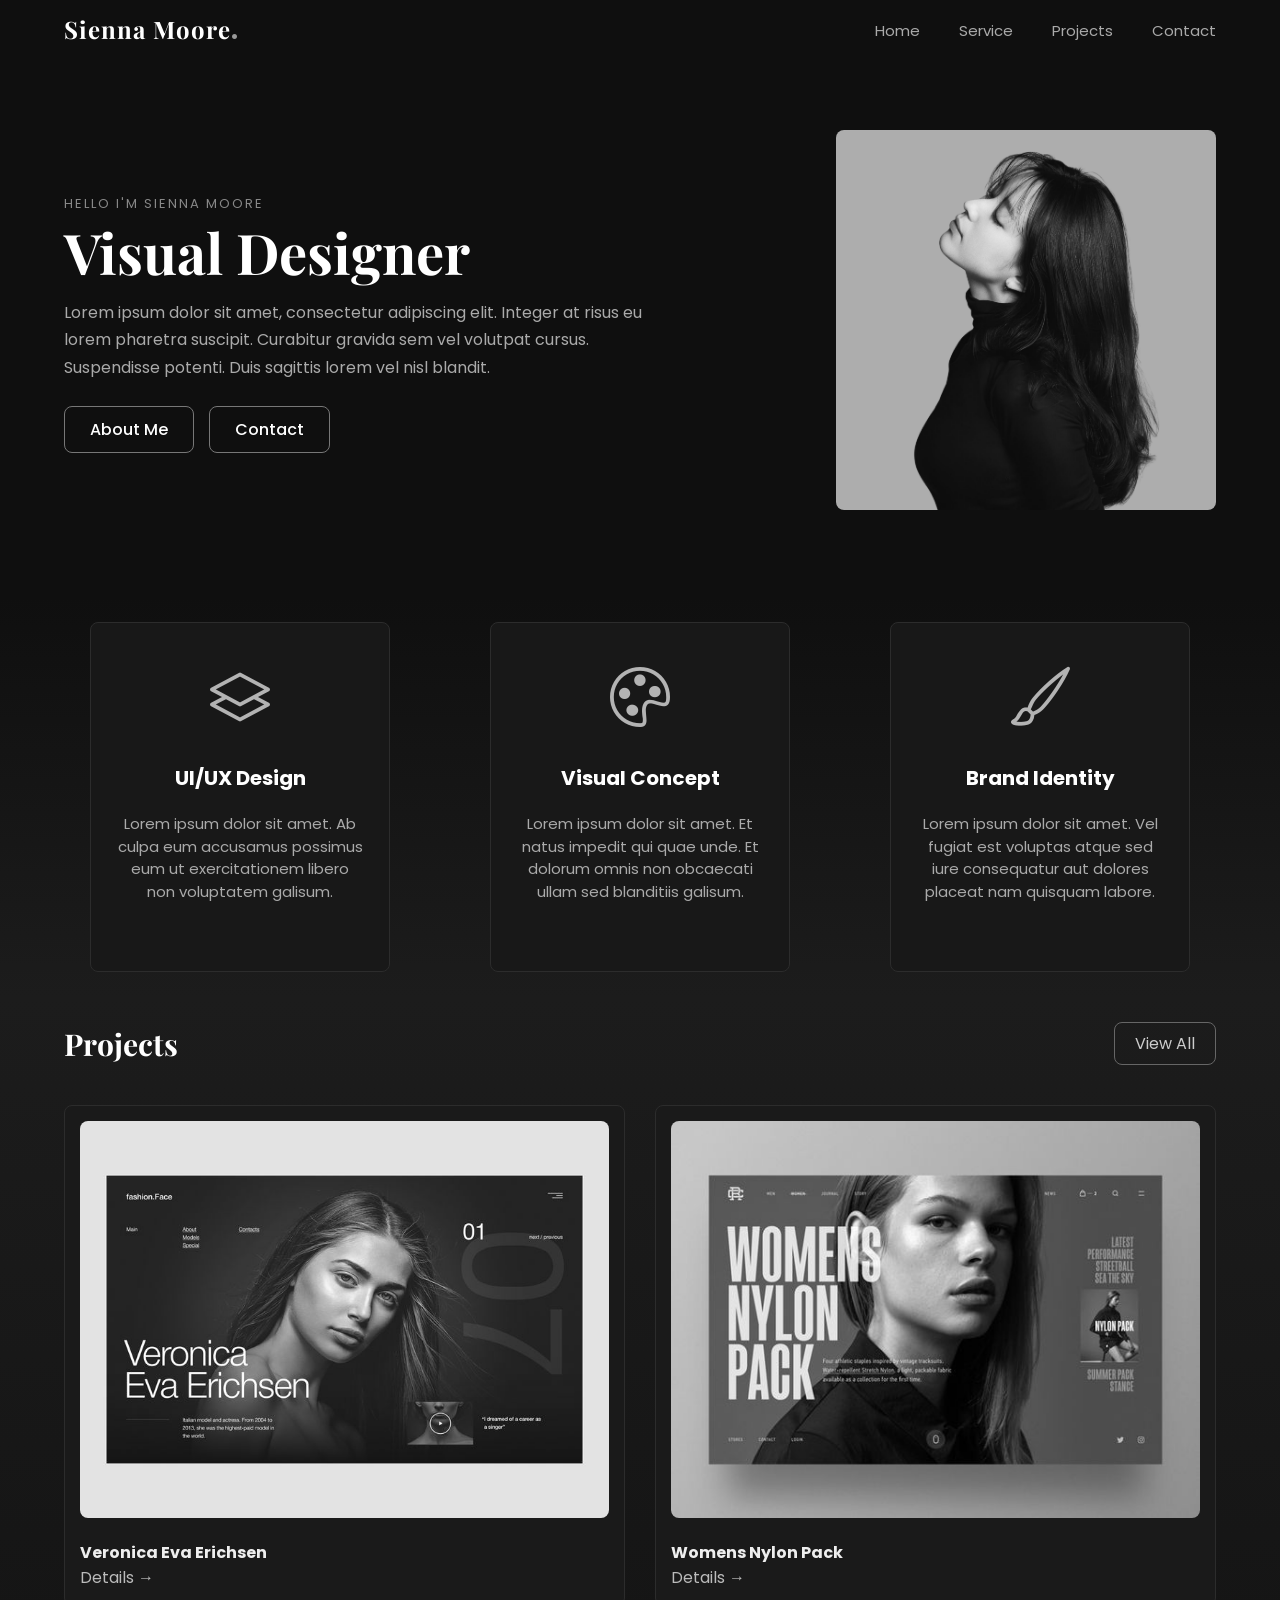
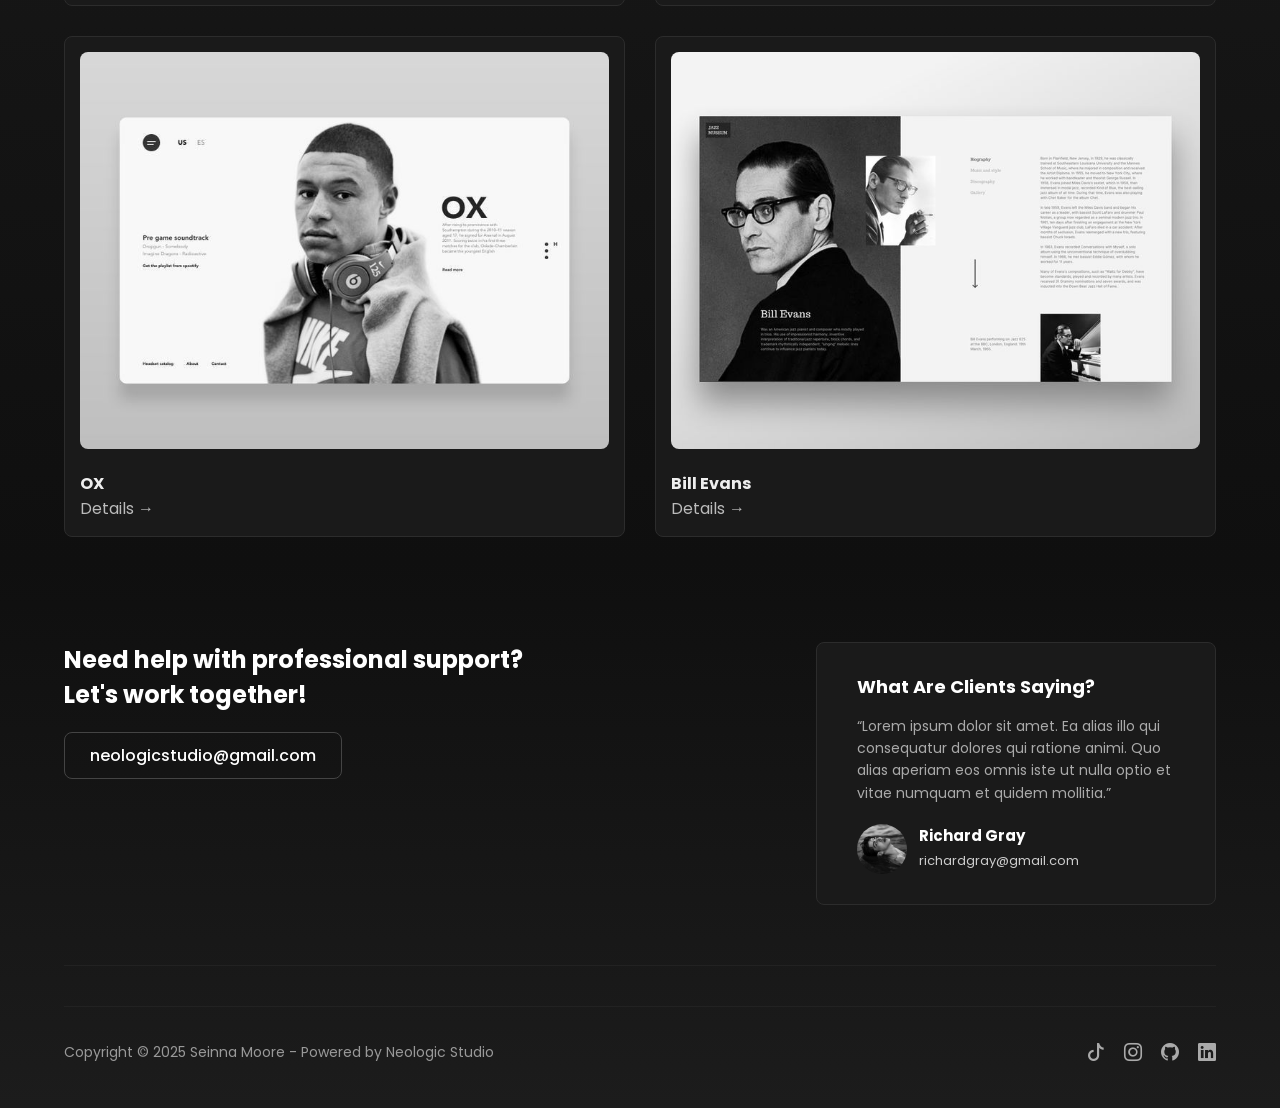
==== index.html @ 9100802f "first commit" ====
<!DOCTYPE html>
<html lang="id">
<head>
  <meta charset="UTF-8">
  <meta name="viewport" content="width=device-width, initial-scale=1.0">
  <title>Portofolio Sienna</title>
  <link rel="stylesheet" href="style.css">
  <link href="https://fonts.googleapis.com/css2?family=Inter:wght@400;500;600&family=Playfair+Display:wght@600;700&family=Poppins:wght@400;600&display=swap" rel="stylesheet">
  <link rel="stylesheet" href="https://cdn.jsdelivr.net/npm/bootstrap-icons@1.11.3/font/bootstrap-icons.min.css">
</head>
<body>

  <header class="header">
    <div class="logo">Sienna Moore<span>.</span></div>
    <nav class="navbar">
      <a href="#home">Home</a>
      <a href="#service">Service</a>
      <a href="#projects">Projects</a>
      <a href="#contact">Contact</a>
    </nav>
  </header>

  <section class="hero" id="home">
    <div class="text">
      <p class="small">HELLO I'M SIENNA MOORE</p>
      <h1>Visual Designer</h1>
      <p class="desc">
        Lorem ipsum dolor sit amet, consectetur adipiscing elit. Integer at risus eu lorem pharetra suscipit.
        Curabitur gravida sem vel volutpat cursus. Suspendisse potenti. Duis sagittis lorem vel nisl blandit.
      </p>
      <div class="hero-buttons">
        <a href="#about" class="btn">About Me</a>
        <a href="#contact" class="btn">Contact</a>
      </div>
    </div>
    <div class="image">
      <img src="assets/profile.png" alt="Profile">
    </div>
  </section>

  <section class="services" id="service">
    <div class="card">
      <i class="bi bi-layers"></i>
      <h3>UI/UX Design</h3>
      <p>Lorem ipsum dolor sit amet. Ab culpa eum accusamus possimus eum ut exercitationem libero non voluptatem galisum.</p>
    </div>
    <div class="card">
      <i class="bi bi-palette"></i>
      <h3>Visual Concept</h3>
      <p>Lorem ipsum dolor sit amet. Et natus impedit qui quae unde. Et dolorum omnis non obcaecati ullam sed blanditiis galisum.</p>
    </div>
    <div class="card">
      <i class="bi bi-brush"></i>
      <h3>Brand Identity</h3>
      <p>Lorem ipsum dolor sit amet. Vel fugiat est voluptas atque sed iure consequatur aut dolores placeat nam quisquam labore.</p>
    </div>
  </section>

  <section class="projects" id="projects">
    <div class="title">
      <h2>Projects</h2>
      <a href="#" class="btn">View All</a>
    </div>
    <div class="grid">
      <div class="project">
        <img src="assets/emxp1.jpg" alt="">
        <h4>Veronica Eva Erichsen</h4>
        <a href="#">Details →</a>
      </div>
      <div class="project">
        <img src="assets/exmp2.jpg" alt="">
        <h4>Womens Nylon Pack</h4>
        <a href="#">Details →</a>
      </div>
      <div class="project">
        <img src="assets/exmp3.jpg" alt="">
        <h4>OX</h4>
        <a href="#">Details →</a>
      </div>
      <div class="project">
        <img src="assets/exmp4.jpg" alt="">
        <h4>Bill Evans</h4>
        <a href="#">Details →</a>
      </div>
    </div>
  </section>

  <footer class="footer" id="contact">
    <div class="footer-top">
      <div class="footer-contact">
        <h3>Need help with professional support?<br>Let's work together!</h3>
        <a href="mailto:neologicstudio@gmail.com" class="footer-mail">neologicstudio@gmail.com</a>
      </div>
      <div class="footer-testimonial">
        <h4>What Are Clients Saying?</h4>
        <p>“Lorem ipsum dolor sit amet. Ea alias illo qui consequatur dolores qui ratione animi. Quo alias aperiam eos omnis iste ut nulla optio et vitae numquam et quidem mollitia.”</p>
        <div class="client">
          <img src="assets/cs.jpg" alt="client">
          <div class="customer">
            <h5>Richard Gray</h5>
            <p><a href="mailto:richardgray@gmail.com">richardgray@gmail.com</a></p>
          </div>
        </div>
      </div>
    </div>
    <div class="footer-bottom">
      <div class="footer-info">
        <p>Copyright © 2025 Seinna Moore - Powered by Neologic Studio</p>
      </div>
      <div class="footer-social">
        <a href="#"><i class="bi bi-tiktok"></i></a>
        <a href="#"><i class="bi bi-instagram"></i></a>
        <a href="#"><i class="bi bi-github"></i></a>
        <a href="#"><i class="bi bi-linkedin"></i></a>
      </div>
    </div>
  </footer>

  <script>
    // header scroll
    const header = document.querySelector('.header');
    window.addEventListener('scroll', () => {
      header.classList.toggle('scrolled', window.scrollY > 50);
    });

    // smooth scroll
    document.querySelectorAll('.navbar a').forEach(link => {
      link.addEventListener('click', e => {
        e.preventDefault();
        const target = document.querySelector(link.getAttribute('href'));
        target.scrollIntoView({ behavior: 'smooth', block: 'start' });
      });
    });

    // fade-in animation
    const observer = new IntersectionObserver(entries => {
      entries.forEach(entry => {
        if (entry.isIntersecting) entry.target.classList.add('visible');
      });
    }, { threshold: 0.2 });

    document.querySelectorAll('section, .footer-top').forEach(el => observer.observe(el));
  </script>

</body>
  <script>
    window.addEventListener("scroll", () => {
      document.querySelector(".header").classList.toggle("scrolled", window.scrollY > 50);
    });

    const sections = document.querySelectorAll("section");
    const reveal = () => {
      sections.forEach(sec => {
        const top = sec.getBoundingClientRect().top;
        if (top < window.innerHeight - 120) sec.classList.add("visible");
      });
    };
    window.addEventListener("scroll", reveal);
    reveal();

    document.querySelectorAll('.navbar a').forEach(link => {
      link.addEventListener('click', e => {
        if (link.hash) {
          e.preventDefault();
          const target = document.querySelector(link.hash);
          target.scrollIntoView({ behavior: 'smooth' });
        }
      });
    });
  </script>
</html>
---- style.css ----
/* RESET & BASE STYLE */
* {
  margin: 0;
  padding: 0;
  box-sizing: border-box;
  font-family: 'Poppins', sans-serif;
}

body {
  background: #0f0f0f;
  color: #fff;
}

/* HEADER & NAVBAR */
.header {
  position: fixed;
  top: 0;
  left: 0;
  width: 100%;
  background: #0f0f0f;
  display: flex;
  justify-content: space-between;
  align-items: center;
  padding: 13px 5%;        
  transition: all 0.3s ease;
  z-index: 1000;
}

.header.scrolled {
  padding: 13px 5%;        
  background: #0f0f0f;        
  box-shadow: 0 2px 10px rgba(0,0,0,0.3); 
}

.logo {
  font-size: 24px;
  font-weight: 700;
  letter-spacing: 1px;
  font-family: 'Playfair Display', serif;
}

.logo span {
  color: #999;
}

.navbar a {
  margin-left: 35px;
  color: #aaa;
  text-decoration: none;
  font-size: 15px;
  transition: 0.3s;
}

.navbar a:hover {
  color: #fff;
}

/* HERO SECTION */
.hero {
  display: flex;
  align-items: center;
  justify-content: space-between;
  padding: 130px 5% 80px;
  gap: 60px;
}

.hero .text {
  max-width: 600px;
}

.hero .small {
  color: #888;
  letter-spacing: 2px;
  font-size: 13px;
}

.hero h1 {
  font-size: 56px;
  font-weight: 700;
  margin-bottom: 10px;
  font-family: 'Playfair Display', serif;
}

.hero .desc {
  color: #aaa;
  line-height: 1.7;
  margin-bottom: 25px;
}

.hero-buttons {
  display: flex;
  gap: 15px;
  margin-top: 20px;
}

.hero-buttons .btn {
  color: #fff;
  border: 1px solid #777;
  padding: 10px 25px;
  border-radius: 8px;
  text-decoration: none;
  font-weight: 500;
  transition: 0.3s;
}

.hero-buttons .btn:hover {
  background: #fff;
  color: #000;
}

.hero .image img {
  width: 380px;
  aspect-ratio: 1 / 1;
  border-radius: 8px;
  object-fit: cover;
  filter: grayscale(100%);
}

/* SERVICES */
.services {
  display: flex;
  justify-content: center;
  flex-wrap: wrap;
  gap: 100px;
  padding: 25px 5%;
  background: linear-gradient(180deg, #0f0f0f, #1c1c1c);
}

.services .card {
  background: #181818;
  width: 300px;
  height: 350px;
  padding: 30px 10px;
  border-radius: 8px;
  text-align: center;
  border: 1px solid #2c2c2c;
  transition: all 0.35s ease;
}

.services .card:hover {
  transform: translateY(-8px);
  box-shadow: 0 10px 20px rgba(255,255,255,0.05);
  border-color: #8c8c8c;
}

.services .card i {
  font-size: 60px;
  color: #b3b3b3;
}

.services .card h3 {
  color: #fff;
  font-size: 20px;
  margin-top: 20px;
  margin-bottom: 5px;
}

.services .card p {
  color: #aaa;
  font-size: 15px;
  line-height: 1.5;
  margin: 20px 0 0px;
  padding: 0 15px;
}

/* STATS */
.stats {
  display: grid;
  grid-template-columns: 1fr 2fr;
  align-items: center;
  gap: 40px;
  padding: 100px 5%;
  background: #1c1c1c;
}

.stats .years {
  text-align: center;
  background: #181818;
  border-radius: 8px;
  padding: 90px 20px;
  color: #fff;
  border: 1px solid #2c2c2c;
  transition: all 0.35s ease;
}

.stats .years:hover {
  transform: translateY(-8px);
  box-shadow: 0 10px 20px rgba(255,255,255,0.05);
  border-color: #8c8c8c;
}

.stats .years h2 {
  font-size: 100px;
  margin-top: -30px;
  margin-bottom: 10px;
  line-height: 1;
  font-family: 'Playfair Display', serif;
}

.stats .years p {
  font-size: 16px;
  color: #ccc;
}

.stats .details {
  display: grid;
  grid-template-columns: repeat(2, 1fr);
  gap: 20px;
}

.stats .details div {
  background: #181818;
  border-radius: 8px;
  padding: 30px;
  text-align: center;
  border: 1px solid #2c2c2c;
  transition: all 0.35s ease;
}

.stats .details div:hover {
  transform: translateY(-8px);
  box-shadow: 0 10px 20px rgba(255,255,255,0.05);
  border-color: #8c8c8c;
}

.stats .details h3 {
  font-size: 32px;
  color: #ccc;
}

.stats .details p {
  color: #ccc;
  font-size: 14px;
  margin-top: 5px;
}

/* PROJECTS */
.projects {
  padding: 25px 5%;
  background: linear-gradient(180deg, #1c1c1c, #0f0f0f);
}

.projects .title {
  display: flex;
  justify-content: space-between;
  align-items: center;
  margin-bottom: 40px;
}

.projects .title h2 {
  font-size: 30px;
  font-family: 'Playfair Display', serif;
  color: #fff;
}

.projects .btn {
  border: 1px solid #666;
  padding: 8px 20px;
  border-radius: 8px;
  color: #ccc;
  text-decoration: none;
  transition: 0.3s;
}

.projects .btn:hover {
  background: #fff;
  color: #000;
}

.projects .grid {
  display: grid;
  grid-template-columns: repeat(2, 1fr);
  gap: 30px;
}

.project {
  background: #1a1a1a;
  padding: 15px;
  border-radius: 8px;
  border: 1px solid #2c2c2c;
  transition: all 0.35s ease;
}

.project img {
  width: 100%;
  border-radius: 8px;
  filter: grayscale(100%);
}

.project:hover {
  transform: translateY(-8px);
  box-shadow: 0 10px 20px rgba(255,255,255,0.05);
  border-color: #8c8c8c;
}

.project h4 {
  margin-top: 15px;
  color: #eee;
}

.project a {
  color: #bbb;
  text-decoration: none;
}

.project a:hover {
  color: #fff;
}

/* CONTACT */
.contact {
  text-align: center;
  padding: 80px 8%;
  margin: 80px 8%;
  border-radius: 8px;
  border: 1px solid #222;
}

.contact h2 {
  color: #fff;
}

.contact p {
  color: #aaa;
  margin: 15px 0 25px;
}

.contact .btn {
  border: 1px solid #777;
  padding: 10px 25px;
  border-radius: 8px;
  color: #ccc;
  text-decoration: none;
  transition: 0.3s;
}

.contact .btn:hover {
  background: #fff;
  color: #000;
}

/* FOOTER */
.footer {
  background: linear-gradient(180deg, #0f0f0f, #1c1c1c);
  color: #ccc;
  padding: 80px 5% 40px;
}

.footer-top {
  display: flex;
  justify-content: space-between;
  align-items: start;
  flex-wrap: wrap;
  gap: 60px;
  padding-bottom: 60px;
  border-bottom: 1px solid #222;
}

.footer-contact h3 {
  font-size: 24px;
  color: #fff;
  margin-bottom: 20px;
}

.footer-mail {
  display: inline-block;
  color: #fff;
  font-weight: 500;
  text-decoration: none;
  border: 1px solid #444;
  padding: 10px 25px;
  border-radius: 8px;
  transition: 0.3s;
}

.footer-mail:hover {
  background: #fff;
  color: #000;
}

.footer-testimonial {
  background: #1a1a1a;
  border-radius: 8px;
  padding: 30px 40px;
  max-width: 400px;
  border: 1px solid #2c2c2c;
  transition: all 0.35s ease;
}

.footer-testimonial:hover {
  transform: translateY(-8px);
  box-shadow: 0 10px 20px rgba(255,255,255,0.05);
  border-color: #8c8c8c;
}

.footer-testimonial h4 {
  color: #fff;
  font-size: 18px;
  margin-bottom: 15px;
}

.footer-testimonial p {
  font-size: 14px;
  color: #aaa;
  line-height: 1.6;
}

.footer-testimonial .client {
  display: flex;
  align-items: center;
  gap: 12px;
  margin-top: 20px;
}

.footer-testimonial .client img {
  width: 50px;
  height: 50px;
  border-radius: 50%;
  object-fit: cover;
}

.footer-testimonial .client h5 {
  color: #fff;
  margin-bottom: 4px;
  font-size: 15px;
}

.customer p {
  color: #aaa;           
  font-size: 13px;
  margin: 2px 0;
}

.customer a {
  color: #ccc;
  text-decoration: none;
  transition: 0.3s;
}

.customer a:hover {
  color: #fff;
}

.footer-bottom {
  margin-top: 40px;
  display: flex;
  justify-content: space-between;
  align-items: center;
  flex-wrap: wrap;
  border-top: 1px solid #222;
  padding-top: 30px;
}

.footer-info p {
  font-size: 14px;
  color: #999;
  margin: 5px 0;
}

.footer-social a {
  color: #aaa;
  font-size: 18px;
  margin-left: 15px;
  transition: 0.3s;
}

.footer-social a:hover {
  color: #fff;
}

/* Tablet */
@media (max-width: 991px) {
  .hero {
    flex-direction: column;
    text-align: center;
    gap: 40px;
  }

  .hero .image img {
    width: 280px;
  }

  .navbar a {
    margin-left: 20px;
    font-size: 14px;
  }

  .stats {
    grid-template-columns: 1fr;
    gap: 30px;
  }

  .stats .details {
    grid-template-columns: repeat(2, 1fr);
  }

  .projects .grid {
    grid-template-columns: 1fr;
  }

  .footer-top {
    flex-direction: column;
    text-align: center;
  }

  .footer-testimonial {
    margin: 0 auto;
  }

  .footer-bottom {
    flex-direction: column;
    text-align: center;
    gap: 15px;
  }
}

/* Mobile */
@media (max-width: 600px) {
  .header {
    padding: 12px 4%;
  }

  .logo {
    font-size: 20px;
  }

  .navbar {
    display: none;
  }

  .hero {
    padding: 110px 6% 60px;
  }

  .hero h1 {
    font-size: 36px;
  }

  .hero .desc {
    font-size: 14px;
  }

  .hero-buttons {
    flex-direction: column;
    gap: 10px;
  }

  .services {
    gap: 40px;
    padding: 60px 5%;
  }

  .services .card {
    width: 100%;
    height: auto;
    padding: 25px 15px;
  }

  .stats {
    padding: 60px 6%;
  }

  .stats .years {
    padding: 60px 20px;
  }

  .stats .years h2 {
    font-size: 70px;
  }

  .stats .details {
    grid-template-columns: 1fr;
  }

  .projects {
    padding: 60px 6%;
  }

  .projects .title {
    flex-direction: column;
    align-items: flex-start;
    gap: 10px;
  }

  .footer {
    padding: 60px 6% 30px;
  }

  .footer-contact h3 {
    font-size: 18px;
  }

  .footer-mail {
    padding: 8px 18px;
    font-size: 14px;
  }

  .footer-testimonial {
    padding: 20px;
  }

  .footer-testimonial p {
    font-size: 13px;
  }

  .footer-info p {
    font-size: 12px;
  }

  .footer-social a {
    font-size: 16px;
    margin: 0 8px;
  }
}

html {
  scroll-behavior: smooth;
}

section {
  transition: opacity .8s ease, transform .8s ease;
  opacity: 0;
  transform: translateY(30px);
}

section.visible {
  opacity: 1;
  transform: translateY(0);
}

/* HERO RESPONSIVE */
@media (max-width: 991px) {
  .hero {
    flex-direction: column;
    text-align: center;
    padding: 120px 6% 60px;
    gap: 30px;
  }
  .hero .image img {
    width: 260px;
    margin-bottom: 10px;
  }
  .hero h1 {
    font-size: 38px;
  }
  .hero .desc {
    font-size: 15px;
  }
}

/* SERVICE RESPONSIVE */
@media (max-width: 991px) {
  .services {
    gap: 40px;
    padding: 60px 6%;
  }
  .services .card {
    width: 100%;
    height: auto;
    padding: 25px 15px;
  }
  .services .card i {
    font-size: 45px;
  }
  .services .card h3 {
    font-size: 18px;
  }
}

/* PROJECTS RESPONSIVE */
@media (max-width: 768px) {
  .projects .grid {
    grid-template-columns: 1fr;
  }
  .projects .title {
    flex-direction: column;
    align-items: flex-start;
    gap: 10px;
  }
}

/* FOOTER RESPONSIVE */
@media (max-width: 768px) {
  .footer-top {
    flex-direction: column;
    gap: 30px;
    text-align: center;
  }
  .footer-testimonial {
    margin: 0 auto;
  }
  .footer-bottom {
    flex-direction: column;
    text-align: center;
    gap: 15px;
  }
}
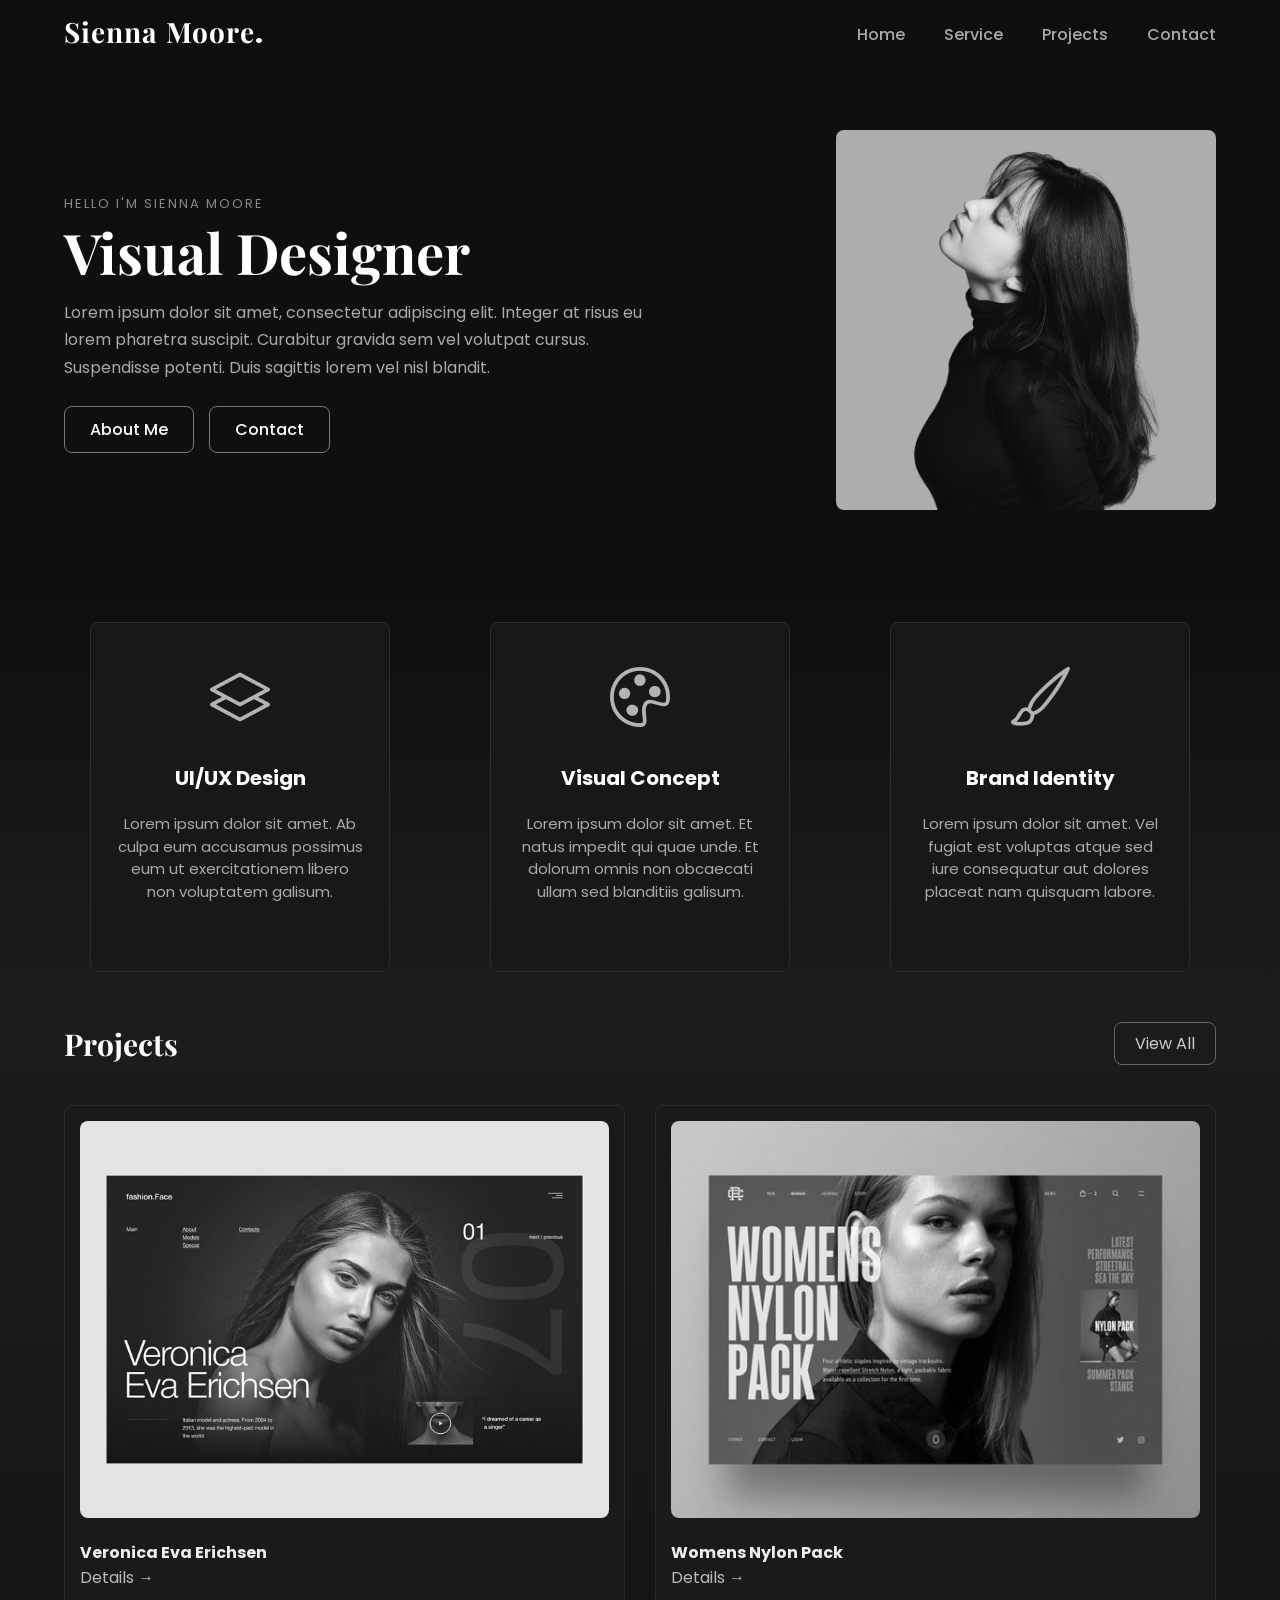
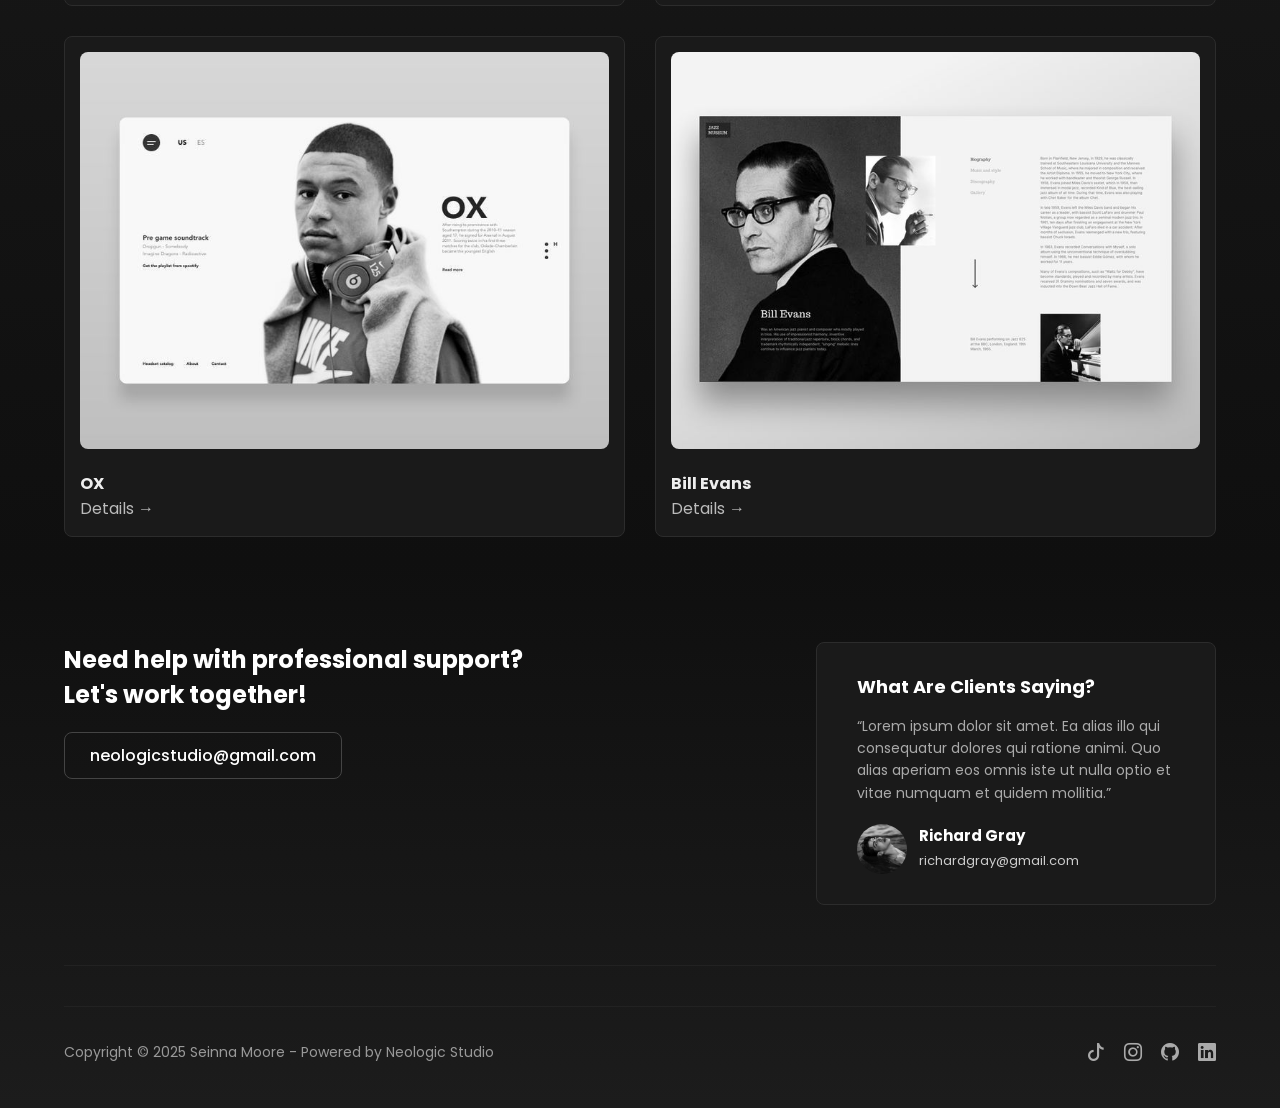
==== commit b5ee0f3c: "update detail" ====
--- a/index.html
+++ b/index.html
@@ -10,15 +10,21 @@
 </head>
 <body>
 
-  <header class="header">
+  <div class="splash-screen">
+    <div class="loading-text">Loading...</div>
+</div>
+
+<header class="header">
     <div class="logo">Sienna Moore<span>.</span></div>
-    <nav class="navbar">
-      <a href="#home">Home</a>
-      <a href="#service">Service</a>
-      <a href="#projects">Projects</a>
-      <a href="#contact">Contact</a>
+    <div id="menu-toggle" class="menu-icon">
+        &#9776; </div>
+    <nav class="navbar" id="navbar">
+        <div id="close-menu" class="close-icon">&times;</div> <a href="#home">Home</a>
+        <a href="#service">Service</a>
+        <a href="#projects">Projects</a>
+        <a href="#contact">Contact</a>
     </nav>
-  </header>
+</header>
 
   <section class="hero" id="home">
     <div class="text">
@@ -65,7 +71,7 @@
       <div class="project">
         <img src="assets/emxp1.jpg" alt="">
         <h4>Veronica Eva Erichsen</h4>
-        <a href="#">Details →</a>
+        <a href="detail1.html">Details →</a>
       </div>
       <div class="project">
         <img src="assets/exmp2.jpg" alt="">
@@ -117,55 +123,75 @@
   </footer>
 
   <script>
-    // header scroll
-    const header = document.querySelector('.header');
-    window.addEventListener('scroll', () => {
-      header.classList.toggle('scrolled', window.scrollY > 50);
+    document.addEventListener('DOMContentLoaded', function() {
+        // Ambil elemen-elemen DOM yang diperlukan
+        const splashScreen = document.querySelector('.splash-screen');
+        const menuToggle = document.getElementById('menu-toggle');
+        const closeMenu = document.getElementById('close-menu');
+        const navbar = document.getElementById('navbar');
+        const header = document.querySelector('.header');
+
+        // ====================================
+        // 1. Kontrol Splash Screen 🎬
+        // ====================================
+        setTimeout(() => {
+            splashScreen.classList.add('hidden');
+            setTimeout(() => {
+                splashScreen.style.display = 'none';
+            }, 800); 
+        }, 1500); 
+
+        // ====================================
+        // 2. Kontrol Header Scroll 🔽
+        // ====================================
+        window.addEventListener('scroll', () => {
+            header.classList.toggle('scrolled', window.scrollY > 50);
+        });
+
+        // ====================================
+        // 3. Kontrol Navbar Mobile (Toggle) 🍔
+        // ====================================
+        function toggleMenu() {
+            navbar.classList.toggle('active');
+            document.body.classList.toggle('menu-open', navbar.classList.contains('active'));
+        }
+
+        // Buka Menu
+        if (menuToggle) {
+            menuToggle.addEventListener('click', toggleMenu);
+        }
+
+        if (closeMenu) {
+            closeMenu.addEventListener('click', toggleMenu);
+        }
+
+        document.querySelectorAll('#navbar a').forEach(link => {
+            link.addEventListener('click', function(e) {
+                e.preventDefault(); 
+                
+                const target = document.querySelector(link.getAttribute('href'));
+                
+                if (target) {
+                    target.scrollIntoView({ behavior: 'smooth', block: 'start' });
+                }
+
+                if (window.innerWidth <= 768 && navbar.classList.contains('active')) {
+                    setTimeout(toggleMenu, 100); 
+                }
+            });
+        });
+
+        const observer = new IntersectionObserver(entries => {
+            entries.forEach(entry => {
+                if (entry.isIntersecting) {
+                    entry.target.classList.add('visible');
+                    observer.unobserve(entry.target); 
+                }
+            });
+        }, { threshold: 0.1 }); 
+
+        document.querySelectorAll('section, .footer-top').forEach(el => observer.observe(el));
     });
-
-    // smooth scroll
-    document.querySelectorAll('.navbar a').forEach(link => {
-      link.addEventListener('click', e => {
-        e.preventDefault();
-        const target = document.querySelector(link.getAttribute('href'));
-        target.scrollIntoView({ behavior: 'smooth', block: 'start' });
-      });
-    });
-
-    // fade-in animation
-    const observer = new IntersectionObserver(entries => {
-      entries.forEach(entry => {
-        if (entry.isIntersecting) entry.target.classList.add('visible');
-      });
-    }, { threshold: 0.2 });
-
-    document.querySelectorAll('section, .footer-top').forEach(el => observer.observe(el));
-  </script>
-
+</script>
 </body>
-  <script>
-    window.addEventListener("scroll", () => {
-      document.querySelector(".header").classList.toggle("scrolled", window.scrollY > 50);
-    });
-
-    const sections = document.querySelectorAll("section");
-    const reveal = () => {
-      sections.forEach(sec => {
-        const top = sec.getBoundingClientRect().top;
-        if (top < window.innerHeight - 120) sec.classList.add("visible");
-      });
-    };
-    window.addEventListener("scroll", reveal);
-    reveal();
-
-    document.querySelectorAll('.navbar a').forEach(link => {
-      link.addEventListener('click', e => {
-        if (link.hash) {
-          e.preventDefault();
-          const target = document.querySelector(link.hash);
-          target.scrollIntoView({ behavior: 'smooth' });
-        }
-      });
-    });
-  </script>
 </html>
--- a/style.css
+++ b/style.css
@@ -12,48 +12,148 @@
 }
 
 /* HEADER & NAVBAR */
-.header {
-  position: fixed;
-  top: 0;
-  left: 0;
-  width: 100%;
-  background: #0f0f0f;
-  display: flex;
-  justify-content: space-between;
-  align-items: center;
-  padding: 13px 5%;        
-  transition: all 0.3s ease;
-  z-index: 1000;
-}
-
 .header.scrolled {
   padding: 13px 5%;        
   background: #0f0f0f;        
   box-shadow: 0 2px 10px rgba(0,0,0,0.3); 
 }
 
+.splash-screen {
+    position: fixed;
+    top: 0;
+    left: 0;
+    width: 100%;
+    height: 100%;
+    background: #0f0f0f;
+    display: flex;
+    justify-content: center;
+    align-items: center;
+    z-index: 9999; 
+    opacity: 1;
+    transition: opacity 0.8s ease, visibility 0.8s ease;
+}
+
+.splash-screen.hidden {
+    opacity: 0;
+    visibility: hidden;
+}
+
+.loading-text {
+    font-size: 20px;
+    color: #fff;
+    animation: pulse 1.5s infinite alternate;
+}
+
+@keyframes pulse {
+    from { opacity: 0.6; }
+    to { opacity: 1; }
+}
+
+.header {
+    position: fixed;
+    top: 0;
+    left: 0;
+    width: 100%;
+    background: rgba(15, 15, 15, 0.95); 
+    backdrop-filter: blur(5px); 
+    display: flex;
+    justify-content: space-between;
+    align-items: center;
+    padding: 13px 5%;
+    transition: all 0.4s ease; 
+    z-index: 1000;
+}
+
+.menu-open .menu-icon {
+  display: none;
+}
+
 .logo {
-  font-size: 24px;
-  font-weight: 700;
-  letter-spacing: 1px;
-  font-family: 'Playfair Display', serif;
+    font-size: 28px; 
+    font-weight: 700;
+    letter-spacing: 1px;
+    font-family: 'Playfair Display', serif;
+    color: #fff;
+    transition: all 0.4s ease;
 }
 
 .logo span {
-  color: #999;
+    color: #fff;
+    transition: all 0.4s ease;
 }
 
 .navbar a {
-  margin-left: 35px;
-  color: #aaa;
-  text-decoration: none;
-  font-size: 15px;
-  transition: 0.3s;
+    margin-left: 35px;
+    color: #aaa;
+    text-decoration: none;
+    font-size: 16px;
+    font-weight: 500;
+    transition: color 0.4s ease; 
 }
 
 .navbar a:hover {
-  color: #fff;
-}
+    color: #00bcd4; 
+}
+
+.menu-icon, .close-icon {
+    font-size: 30px;
+    color: #fff;
+    cursor: pointer;
+    display: none; 
+    z-index: 1001; 
+    transition: color 0.3s ease;
+}
+
+.menu-icon:hover {
+    color: #fff;
+}
+
+
+@media (max-width: 768px) {
+    .menu-icon {
+        display: block;
+    }
+
+    .navbar {
+        position: fixed;
+        top: 0;
+        right: -100%; 
+        width: 70%; 
+        height: 100vh; 
+        background: #1a1a1a;
+        display: flex;
+        flex-direction: column;
+        align-items: flex-start;
+        padding: 30px;
+        box-shadow: -5px 0 15px rgba(0,0,0,0.5);
+        transition: right 0.5s cubic-bezier(0.68, -0.55, 0.265, 1.55); /* Efek elastis modern */
+    }
+
+    .navbar.active {
+        right: 0; 
+    }
+
+    .close-icon {
+        display: block;
+        position: absolute;
+        top: 15px;
+        right: 20px;
+        color: #fff;
+    }
+
+    .navbar a {
+        margin: 15px 0;
+        padding: 10px 0;
+        display: block;
+        width: 100%;
+        color: #fff;
+        font-size: 18px;
+        text-align: left;
+        border-bottom: 1px solid rgba(255, 255, 255, 0.1);
+    }
+}
+
+
 
 /* HERO SECTION */
 .hero {
@@ -525,7 +625,7 @@
   }
 
   .navbar {
-    display: none;
+    display: flex;
   }
 
   .hero {
@@ -679,7 +779,6 @@
   }
 }
 
-/* FOOTER RESPONSIVE */
 @media (max-width: 768px) {
   .footer-top {
     flex-direction: column;
